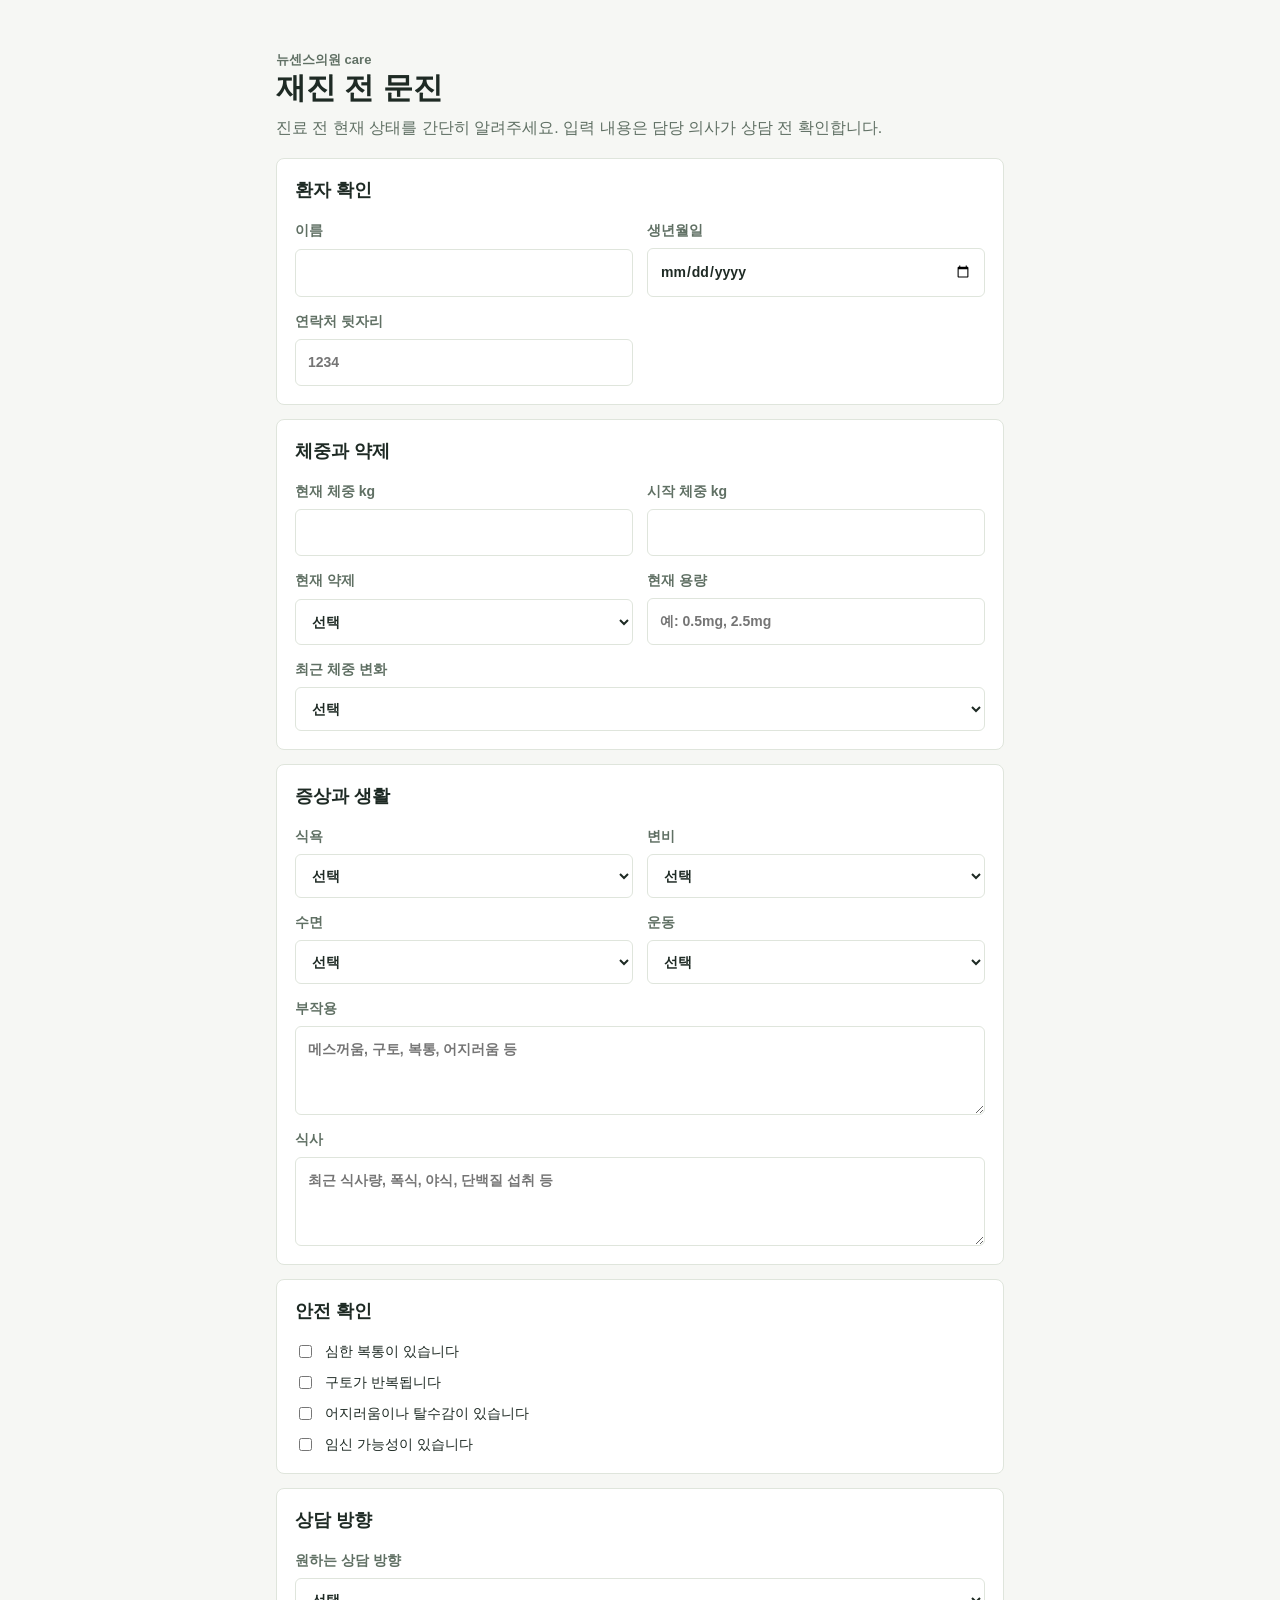
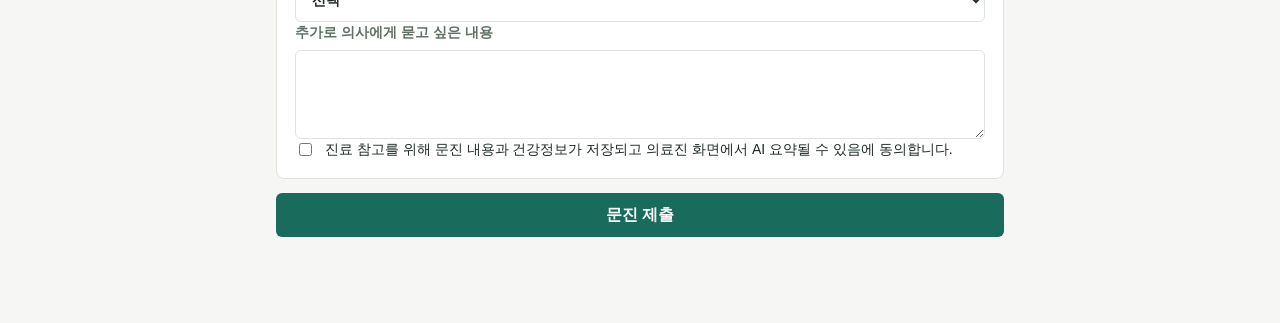
==== index.html @ 3f89d0e9 "care MVP" ====
<!doctype html>
<html lang="ko">
  <head>
    <meta charset="utf-8">
    <meta name="viewport" content="width=device-width, initial-scale=1">
    <meta name="robots" content="noindex, nofollow">
    <title>care 문진 | 뉴센스의원</title>
    <link rel="stylesheet" href="/assets/care.css">
  </head>
  <body>
    <main class="care-shell care-patient-shell">
      <section class="care-hero">
        <p class="care-eyebrow">뉴센스의원 care</p>
        <h1>재진 전 문진</h1>
        <p>진료 전 현재 상태를 간단히 알려주세요. 입력 내용은 담당 의사가 상담 전 확인합니다.</p>
      </section>

      <form id="carePatientForm" class="care-form">
        <section class="care-panel">
          <h2>환자 확인</h2>
          <div class="care-grid">
            <label>
              이름
              <input name="name" autocomplete="name" required>
            </label>
            <label>
              생년월일
              <input name="birthDate" type="date">
            </label>
            <label>
              연락처 뒷자리
              <input name="phoneLast4" inputmode="numeric" maxlength="4" pattern="[0-9]{4}" placeholder="1234">
            </label>
          </div>
        </section>

        <section class="care-panel">
          <h2>체중과 약제</h2>
          <div class="care-grid">
            <label>
              현재 체중 kg
              <input name="currentWeightKg" type="number" step="0.1" min="20" max="250" required>
            </label>
            <label>
              시작 체중 kg
              <input name="startWeightKg" type="number" step="0.1" min="20" max="250">
            </label>
            <label>
              현재 약제
              <select name="currentMedication" required>
                <option value="">선택</option>
                <option>위고비</option>
                <option>마운자로</option>
                <option>삭센다</option>
                <option>기타</option>
                <option>없음</option>
              </select>
            </label>
            <label>
              현재 용량
              <input name="currentDose" placeholder="예: 0.5mg, 2.5mg">
            </label>
            <label class="care-wide">
              최근 체중 변화
              <select name="recentWeightChange" required>
                <option value="">선택</option>
                <option>잘 감소 중</option>
                <option>조금 감소</option>
                <option>정체</option>
                <option>증가</option>
                <option>잘 모르겠음</option>
              </select>
            </label>
          </div>
        </section>

        <section class="care-panel">
          <h2>증상과 생활</h2>
          <div class="care-grid">
            <label>
              식욕
              <select name="appetite" required>
                <option value="">선택</option>
                <option>많이 줄어듦</option>
                <option>조금 줄어듦</option>
                <option>변화 없음</option>
                <option>오히려 증가</option>
              </select>
            </label>
            <label>
              변비
              <select name="constipation" required>
                <option value="">선택</option>
                <option>없음</option>
                <option>가끔 있음</option>
                <option>자주 있음</option>
                <option>심함</option>
              </select>
            </label>
            <label>
              수면
              <select name="sleep" required>
                <option value="">선택</option>
                <option>좋음</option>
                <option>보통</option>
                <option>나쁨</option>
                <option>매우 나쁨</option>
              </select>
            </label>
            <label>
              운동
              <select name="exercise" required>
                <option value="">선택</option>
                <option>거의 안 함</option>
                <option>주 1~2회</option>
                <option>주 3회 이상</option>
                <option>매일</option>
              </select>
            </label>
            <label class="care-wide">
              부작용
              <textarea name="sideEffects" rows="3" placeholder="메스꺼움, 구토, 복통, 어지러움 등"></textarea>
            </label>
            <label class="care-wide">
              식사
              <textarea name="diet" rows="3" placeholder="최근 식사량, 폭식, 야식, 단백질 섭취 등"></textarea>
            </label>
          </div>
        </section>

        <section class="care-panel">
          <h2>안전 확인</h2>
          <div class="care-checks">
            <label><input name="severeAbdominalPain" type="checkbox"> 심한 복통이 있습니다</label>
            <label><input name="persistentVomiting" type="checkbox"> 구토가 반복됩니다</label>
            <label><input name="dizzinessOrDehydration" type="checkbox"> 어지러움이나 탈수감이 있습니다</label>
            <label><input name="pregnancyPossibility" type="checkbox"> 임신 가능성이 있습니다</label>
          </div>
        </section>

        <section class="care-panel">
          <h2>상담 방향</h2>
          <label>
            원하는 상담 방향
            <select name="consultationGoal" required>
              <option value="">선택</option>
              <option>현재 치료 유지 상담</option>
              <option>용량 변경 상담</option>
              <option>체중 정체 상담</option>
              <option>부작용 상담</option>
              <option>식사/운동 상담</option>
              <option>기타 상담</option>
            </select>
          </label>
          <label>
            추가로 의사에게 묻고 싶은 내용
            <textarea name="patientQuestion" rows="3"></textarea>
          </label>
          <label class="care-consent">
            <input name="consent" type="checkbox" required>
            진료 참고를 위해 문진 내용과 건강정보가 저장되고 의료진 화면에서 AI 요약될 수 있음에 동의합니다.
          </label>
        </section>

        <button class="care-primary" id="careSubmitButton" type="submit">문진 제출</button>
        <p id="careSubmitMessage" class="care-message" role="status"></p>
      </form>
    </main>

    <script src="/assets/care-shared.js"></script>
    <script src="/assets/care-patient.js"></script>
  </body>
</html>
---- assets/care.css ----
:root {
  --care-bg: #f6f7f4;
  --care-panel: #ffffff;
  --care-text: #1e2a24;
  --care-muted: #607064;
  --care-line: #dfe5dc;
  --care-primary: #196b5b;
  --care-primary-dark: #0f4d42;
  --care-accent: #d9754f;
  --care-warning-bg: #fff4df;
  --care-warning-text: #73440f;
  --care-radius: 8px;
}

* {
  box-sizing: border-box;
}

body {
  margin: 0;
  background: var(--care-bg);
  color: var(--care-text);
  font-family: Arial, "Noto Sans KR", sans-serif;
  line-height: 1.5;
}

a {
  color: inherit;
  text-decoration: none;
}

.care-shell {
  width: min(920px, 100%);
  margin: 0 auto;
  padding: 24px 16px 48px;
}

.care-patient-shell {
  max-width: 760px;
}

.care-hero {
  padding: 16px 0 18px;
}

.care-eyebrow {
  margin: 0 0 6px;
  color: var(--care-primary);
  font-size: 13px;
  font-weight: 700;
}

h1,
h2,
p {
  overflow-wrap: anywhere;
}

h1 {
  margin: 0;
  font-size: 30px;
  line-height: 1.2;
}

h2 {
  margin: 0 0 16px;
  font-size: 18px;
}

.care-hero p {
  margin: 10px 0 0;
  color: var(--care-muted);
}

.care-form {
  display: grid;
  gap: 14px;
}

.care-panel,
.care-login-card {
  background: var(--care-panel);
  border: 1px solid var(--care-line);
  border-radius: var(--care-radius);
  padding: 18px;
}

.care-grid {
  display: grid;
  grid-template-columns: repeat(2, minmax(0, 1fr));
  gap: 14px;
}

.care-wide {
  grid-column: 1 / -1;
}

label {
  display: grid;
  gap: 7px;
  color: var(--care-muted);
  font-size: 14px;
  font-weight: 700;
}

input,
select,
textarea {
  width: 100%;
  border: 1px solid var(--care-line);
  border-radius: 6px;
  padding: 12px;
  color: var(--care-text);
  background: #fff;
  font: inherit;
}

textarea {
  resize: vertical;
}

.care-checks {
  display: grid;
  gap: 10px;
}

.care-checks label,
.care-consent {
  display: flex;
  align-items: flex-start;
  gap: 10px;
  color: var(--care-text);
  font-weight: 500;
}

.care-checks input,
.care-consent input {
  width: auto;
  margin-top: 4px;
}

.care-primary,
.care-secondary {
  display: inline-flex;
  align-items: center;
  justify-content: center;
  min-height: 44px;
  border: 0;
  border-radius: 6px;
  padding: 0 16px;
  font: inherit;
  font-weight: 700;
  cursor: pointer;
}

.care-primary {
  color: #fff;
  background: var(--care-primary);
}

.care-primary:hover {
  background: var(--care-primary-dark);
}

.care-secondary {
  color: var(--care-primary);
  background: #e8f0ec;
}

.care-message {
  min-height: 24px;
  margin: 0;
  color: var(--care-primary);
  font-weight: 700;
}

.care-small {
  color: var(--care-muted);
  font-size: 13px;
}

.care-login-shell {
  display: grid;
  min-height: 100vh;
  place-items: center;
}

.care-login-card {
  width: min(420px, 100%);
}

.care-dashboard {
  padding: 22px;
}

.care-dashboard-header {
  display: flex;
  align-items: center;
  justify-content: space-between;
  gap: 16px;
  margin: 0 auto 14px;
  max-width: 1180px;
}

.care-header-actions {
  display: flex;
  gap: 8px;
}

.care-notice {
  max-width: 1180px;
  margin: 0 auto 14px;
  border: 1px solid #f0d7a6;
  border-radius: var(--care-radius);
  padding: 12px 14px;
  color: var(--care-warning-text);
  background: var(--care-warning-bg);
  font-weight: 700;
}

.care-dashboard-grid {
  display: grid;
  grid-template-columns: 360px minmax(0, 1fr);
  gap: 14px;
  max-width: 1180px;
  margin: 0 auto;
}

.care-panel-title {
  display: flex;
  align-items: center;
  justify-content: space-between;
  gap: 12px;
}

.care-panel-title span {
  color: var(--care-muted);
  font-weight: 700;
}

.care-submission-list {
  display: grid;
  gap: 8px;
}

.care-submission-item {
  width: 100%;
  border: 1px solid var(--care-line);
  border-radius: 6px;
  padding: 12px;
  background: #fff;
  text-align: left;
  cursor: pointer;
}

.care-submission-item[aria-selected="true"] {
  border-color: var(--care-primary);
  box-shadow: 0 0 0 2px rgba(25, 107, 91, 0.12);
}

.care-submission-item strong {
  display: block;
  font-size: 15px;
}

.care-submission-item span {
  display: block;
  margin-top: 3px;
  color: var(--care-muted);
  font-size: 13px;
}

.care-tags {
  display: flex;
  flex-wrap: wrap;
  gap: 6px;
  margin-top: 8px;
}

.care-tag {
  border-radius: 999px;
  padding: 3px 8px;
  color: var(--care-primary-dark);
  background: #e8f0ec;
  font-size: 12px;
  font-weight: 700;
}

.care-tag-warning {
  color: var(--care-warning-text);
  background: var(--care-warning-bg);
}

.care-detail {
  display: grid;
  gap: 14px;
}

.care-detail-section {
  border-top: 1px solid var(--care-line);
  padding-top: 14px;
}

.care-kv {
  display: grid;
  grid-template-columns: repeat(2, minmax(0, 1fr));
  gap: 10px;
}

.care-kv div {
  border: 1px solid var(--care-line);
  border-radius: 6px;
  padding: 10px;
  background: #fbfcfa;
}

.care-kv span {
  display: block;
  color: var(--care-muted);
  font-size: 12px;
}

.care-copy-box {
  white-space: pre-wrap;
  border: 1px solid var(--care-line);
  border-radius: 6px;
  padding: 12px;
  background: #fbfcfa;
}

.care-empty {
  color: var(--care-muted);
}

@media (max-width: 820px) {
  .care-grid,
  .care-dashboard-grid,
  .care-kv {
    grid-template-columns: 1fr;
  }

  .care-dashboard {
    padding: 14px;
  }

  .care-dashboard-header {
    align-items: stretch;
    flex-direction: column;
  }

  .care-header-actions {
    display: grid;
    grid-template-columns: 1fr 1fr;
  }

  h1 {
    font-size: 26px;
  }
}
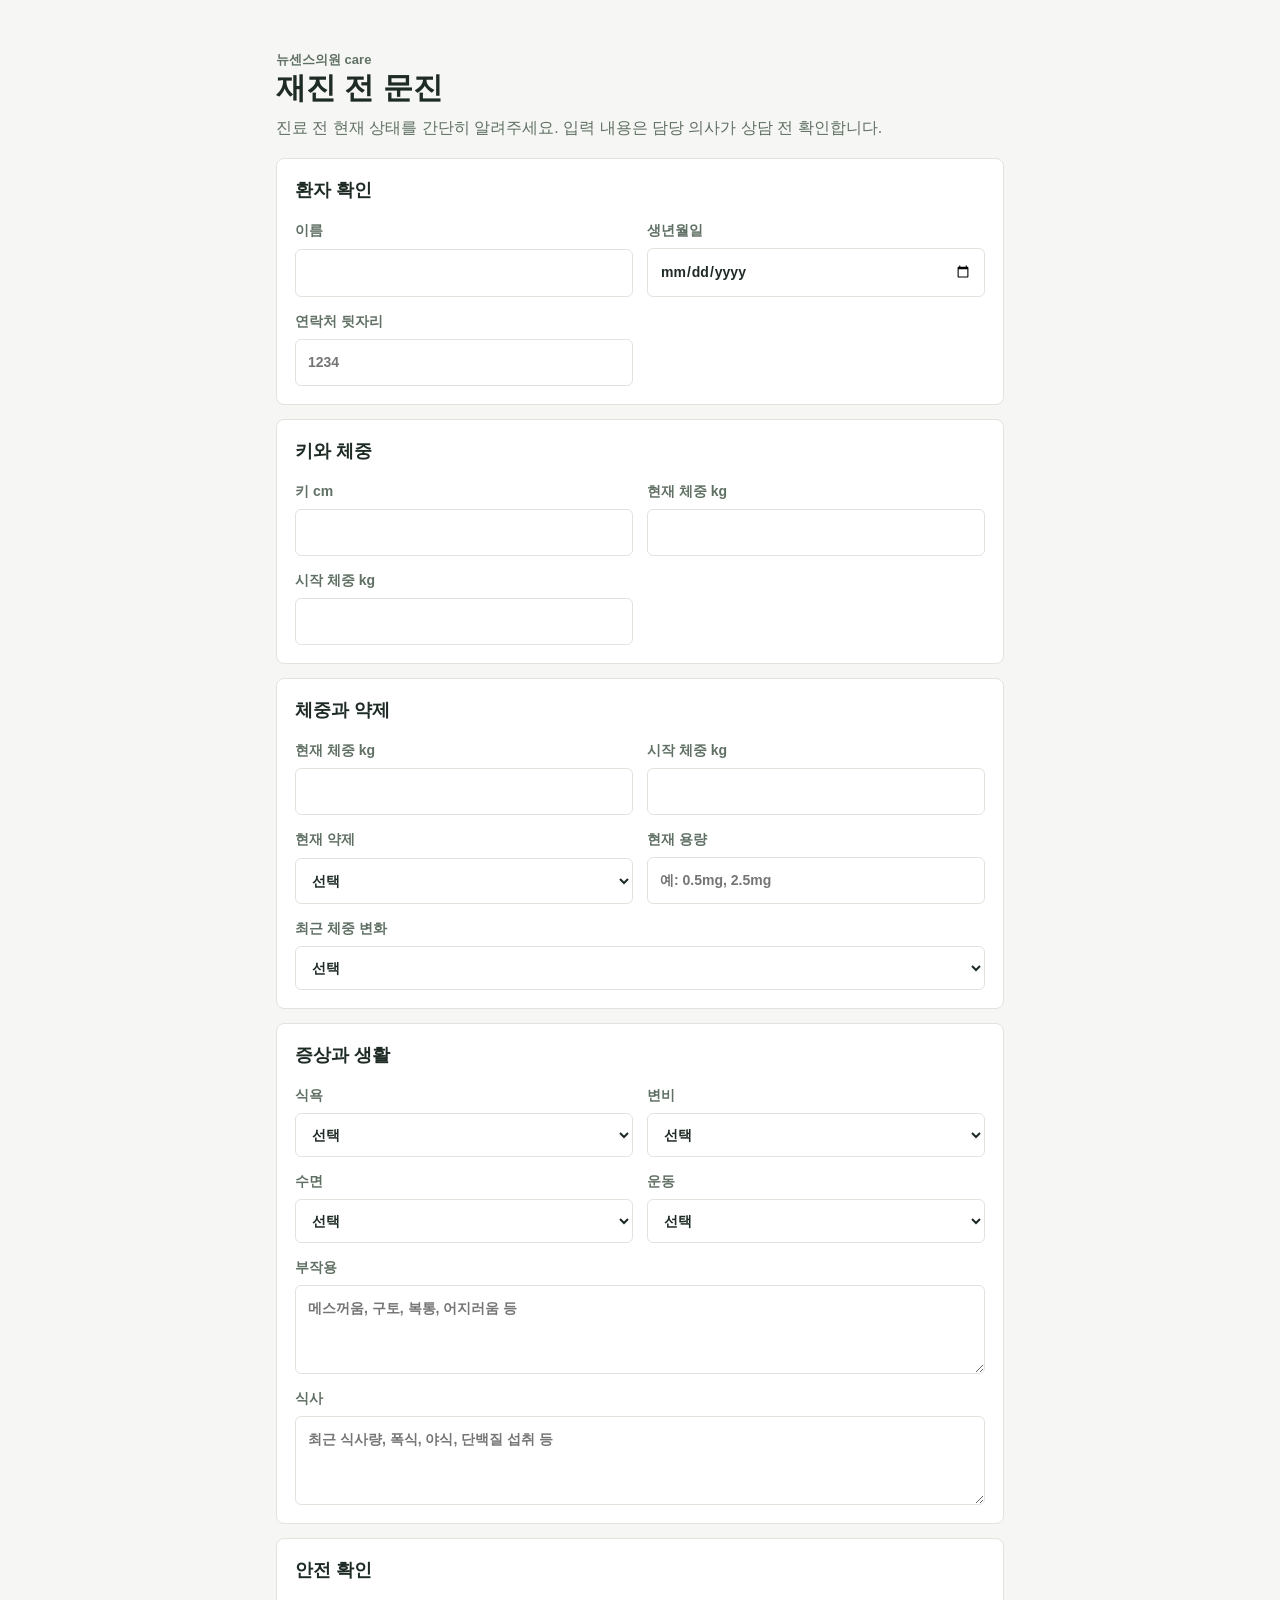
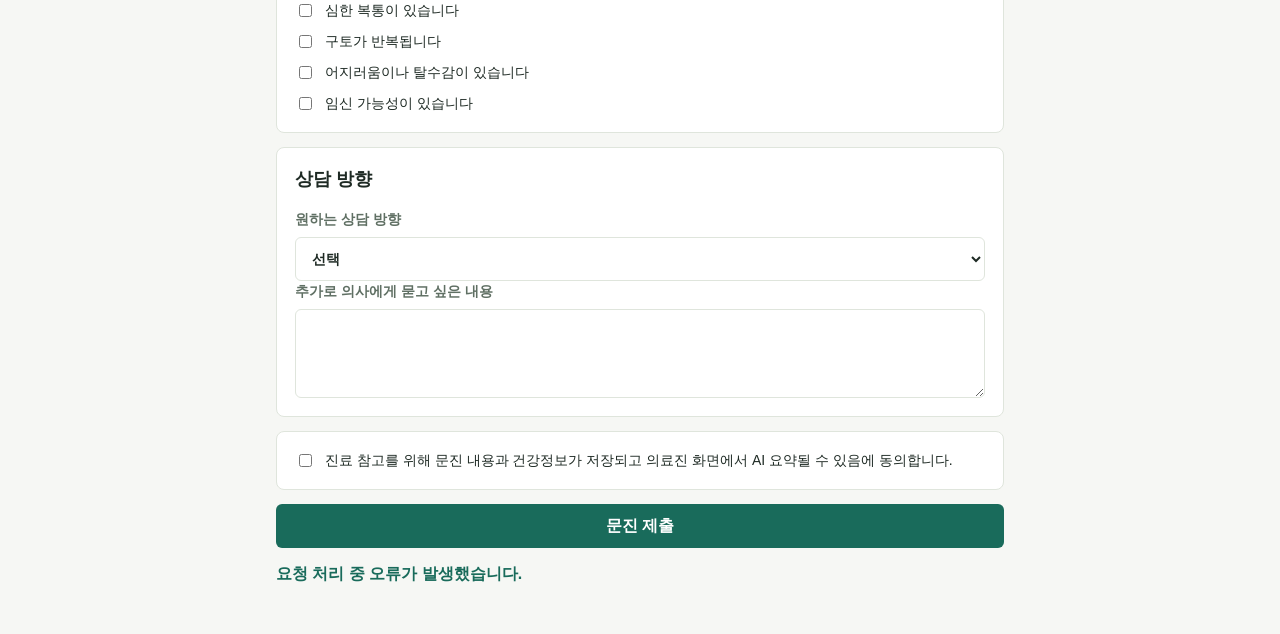
==== commit 03e86851: "feat: visit/template survey foundation" ====
--- a/index.html
+++ b/index.html
@@ -11,12 +11,12 @@
     <main class="care-shell care-patient-shell">
       <section class="care-hero">
         <p class="care-eyebrow">뉴센스의원 care</p>
-        <h1>재진 전 문진</h1>
-        <p>진료 전 현재 상태를 간단히 알려주세요. 입력 내용은 담당 의사가 상담 전 확인합니다.</p>
+        <h1 id="careFormTitle">재진 전 문진</h1>
+        <p id="careFormDescription">진료 전 현재 상태를 간단히 알려주세요. 입력 내용은 담당 의사가 상담 전 확인합니다.</p>
       </section>
 
       <form id="carePatientForm" class="care-form">
-        <section class="care-panel">
+        <section class="care-panel" data-care-section="patient">
           <h2>환자 확인</h2>
           <div class="care-grid">
             <label>
@@ -34,12 +34,30 @@
           </div>
         </section>
 
-        <section class="care-panel">
+        <section class="care-panel" data-care-section="vitals">
+          <h2>키와 체중</h2>
+          <div class="care-grid">
+            <label>
+              키 cm
+              <input name="heightCm" type="number" step="0.1" min="100" max="250">
+            </label>
+            <label>
+              현재 체중 kg
+              <input name="currentWeightKg" type="number" step="0.1" min="20" max="250">
+            </label>
+            <label>
+              시작 체중 kg
+              <input name="startWeightKg" type="number" step="0.1" min="20" max="250">
+            </label>
+          </div>
+        </section>
+
+        <section class="care-panel" data-care-section="medication">
           <h2>체중과 약제</h2>
           <div class="care-grid">
             <label>
               현재 체중 kg
-              <input name="currentWeightKg" type="number" step="0.1" min="20" max="250" required>
+              <input name="currentWeightKg" type="number" step="0.1" min="20" max="250">
             </label>
             <label>
               시작 체중 kg
@@ -47,7 +65,7 @@
             </label>
             <label>
               현재 약제
-              <select name="currentMedication" required>
+              <select name="currentMedication">
                 <option value="">선택</option>
                 <option>위고비</option>
                 <option>마운자로</option>
@@ -62,7 +80,7 @@
             </label>
             <label class="care-wide">
               최근 체중 변화
-              <select name="recentWeightChange" required>
+              <select name="recentWeightChange">
                 <option value="">선택</option>
                 <option>잘 감소 중</option>
                 <option>조금 감소</option>
@@ -74,12 +92,12 @@
           </div>
         </section>
 
-        <section class="care-panel">
+        <section class="care-panel" data-care-section="symptoms">
           <h2>증상과 생활</h2>
           <div class="care-grid">
             <label>
               식욕
-              <select name="appetite" required>
+              <select name="appetite">
                 <option value="">선택</option>
                 <option>많이 줄어듦</option>
                 <option>조금 줄어듦</option>
@@ -89,7 +107,7 @@
             </label>
             <label>
               변비
-              <select name="constipation" required>
+              <select name="constipation">
                 <option value="">선택</option>
                 <option>없음</option>
                 <option>가끔 있음</option>
@@ -99,7 +117,7 @@
             </label>
             <label>
               수면
-              <select name="sleep" required>
+              <select name="sleep">
                 <option value="">선택</option>
                 <option>좋음</option>
                 <option>보통</option>
@@ -109,7 +127,7 @@
             </label>
             <label>
               운동
-              <select name="exercise" required>
+              <select name="exercise">
                 <option value="">선택</option>
                 <option>거의 안 함</option>
                 <option>주 1~2회</option>
@@ -128,7 +146,7 @@
           </div>
         </section>
 
-        <section class="care-panel">
+        <section class="care-panel" data-care-section="safety">
           <h2>안전 확인</h2>
           <div class="care-checks">
             <label><input name="severeAbdominalPain" type="checkbox"> 심한 복통이 있습니다</label>
@@ -138,11 +156,11 @@
           </div>
         </section>
 
-        <section class="care-panel">
+        <section class="care-panel" data-care-section="consultation">
           <h2>상담 방향</h2>
           <label>
             원하는 상담 방향
-            <select name="consultationGoal" required>
+            <select name="consultationGoal">
               <option value="">선택</option>
               <option>현재 치료 유지 상담</option>
               <option>용량 변경 상담</option>
@@ -156,6 +174,9 @@
             추가로 의사에게 묻고 싶은 내용
             <textarea name="patientQuestion" rows="3"></textarea>
           </label>
+        </section>
+
+        <section class="care-panel" data-care-section="consent">
           <label class="care-consent">
             <input name="consent" type="checkbox" required>
             진료 참고를 위해 문진 내용과 건강정보가 저장되고 의료진 화면에서 AI 요약될 수 있음에 동의합니다.
